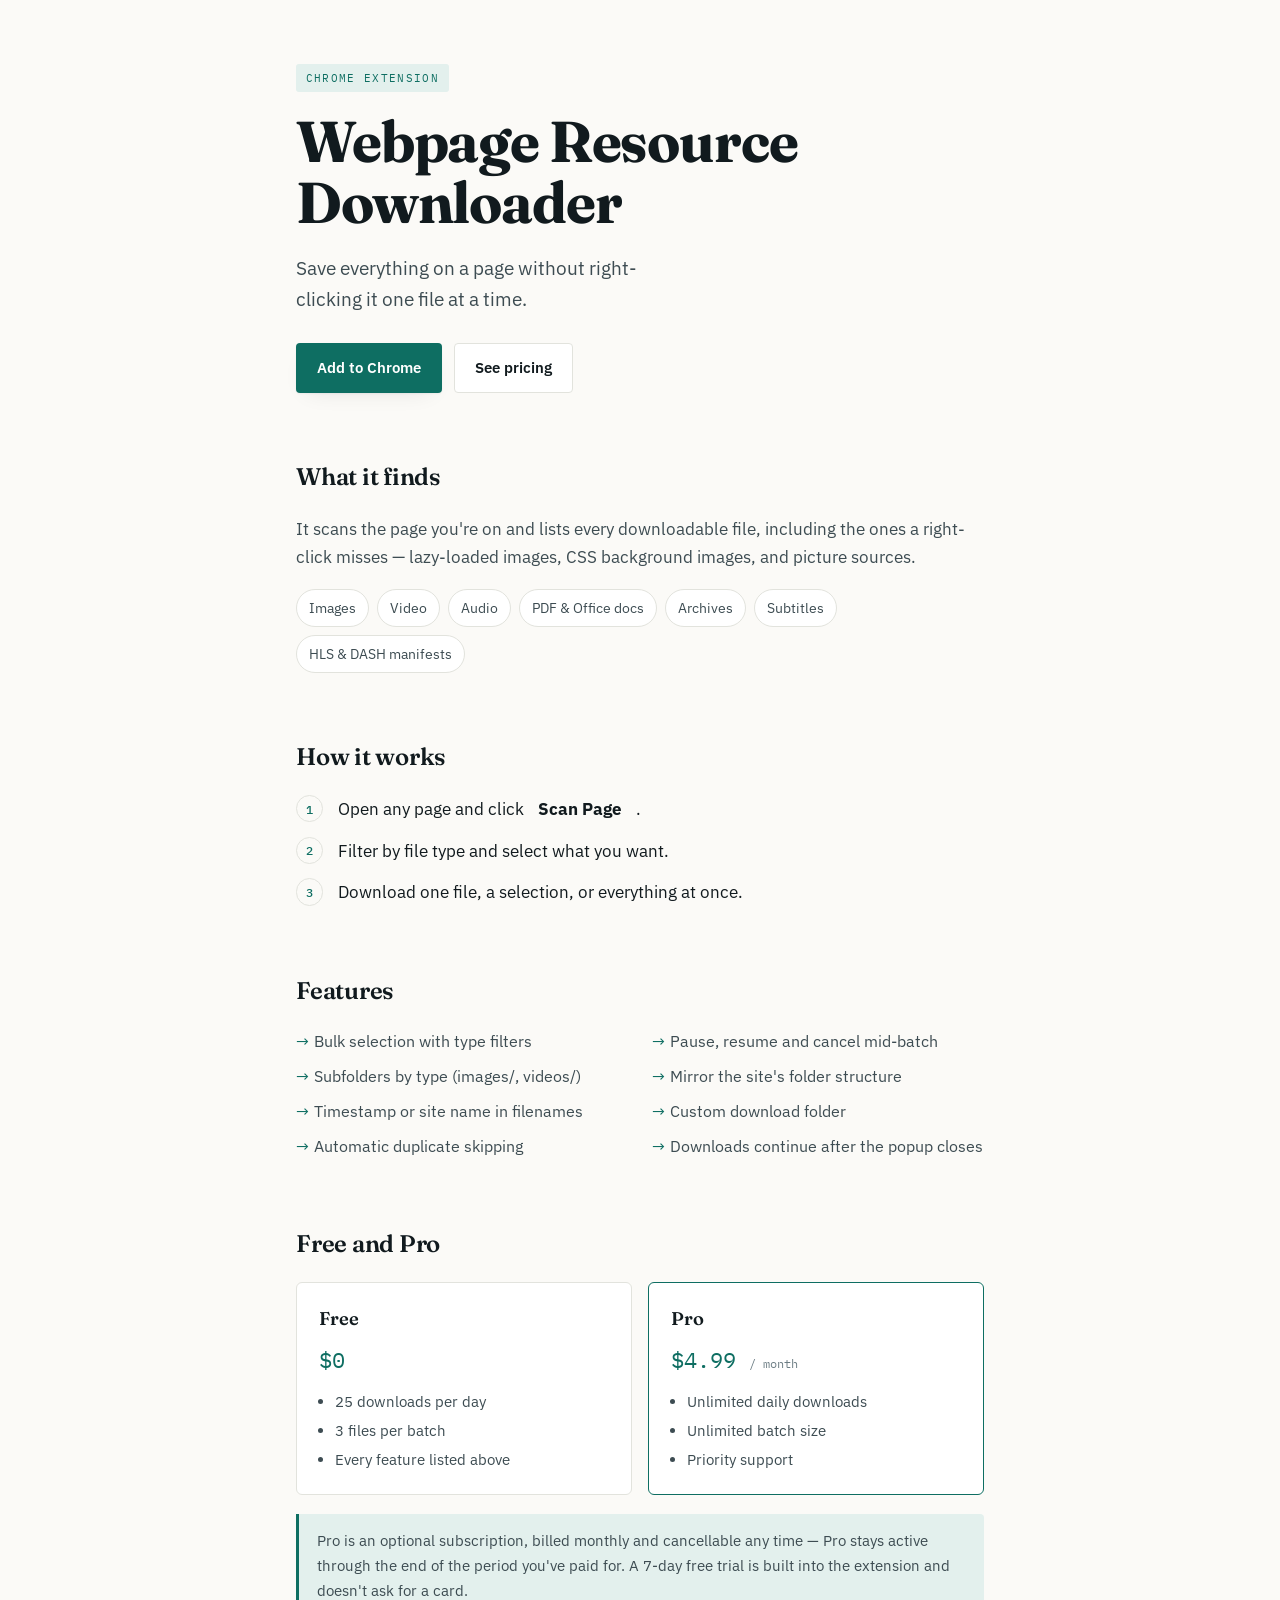
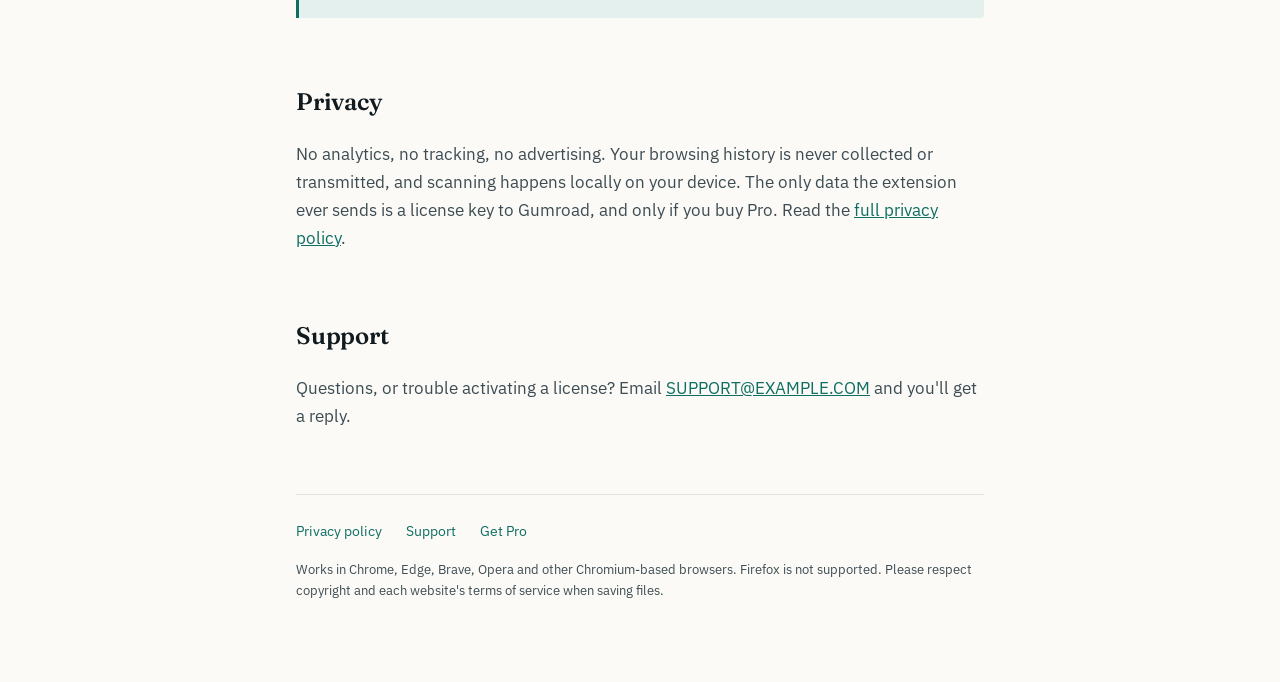
==== docs/index.html @ 4e1bc3c8 "make it ready for production" ====
<!doctype html>
<html lang="en">
<head>
<meta charset="utf-8">
<meta name="viewport" content="width=device-width, initial-scale=1">
<title>Webpage Resource Downloader</title>
<meta name="description" content="Scan any webpage and bulk-download its images, video, audio, documents and subtitles. A Chrome extension.">
<link rel="preconnect" href="https://fonts.googleapis.com">
<link rel="preconnect" href="https://fonts.gstatic.com" crossorigin>
<link rel="stylesheet" href="https://fonts.googleapis.com/css2?family=Fraunces:opsz,wght@9..144,400;9..144,600;9..144,700&family=IBM+Plex+Sans:wght@400;500;600&family=IBM+Plex+Mono:wght@400;500&display=swap">
<style>
  *, *::before, *::after { box-sizing: border-box; }
  html { -webkit-text-size-adjust: 100%; }

  :root {
    --ink:      #111A1E;
    --ink-soft: #3D4C52;
    --muted:    #6B7C83;
    --paper:    #FBFAF7;
    --card:     #FFFFFF;
    --rule:     #E2E3DD;
    --accent:   #0E6E62;
    --accent-soft: #E3F0ED;
    --shadow:   0 1px 2px rgba(17,26,30,.05), 0 8px 24px -12px rgba(17,26,30,.12);

    --display: 'Fraunces', Georgia, 'Times New Roman', serif;
    --body: 'IBM Plex Sans', system-ui, -apple-system, 'Segoe UI', sans-serif;
    --mono: 'IBM Plex Mono', ui-monospace, Menlo, monospace;
  }

  @media (prefers-color-scheme: dark) {
    :root {
      --ink:      #ECEFEC;
      --ink-soft: #BFC8C6;
      --muted:    #8A9A9B;
      --paper:    #0E1416;
      --card:     #161E21;
      --rule:     #263134;
      --accent:   #57BFAC;
      --accent-soft: #122C29;
      --shadow:   0 1px 2px rgba(0,0,0,.4), 0 8px 24px -12px rgba(0,0,0,.6);
    }
  }

  body {
    margin: 0;
    background: var(--paper);
    color: var(--ink);
    font-family: var(--body);
    font-size: 17px;
    line-height: 1.65;
    -webkit-font-smoothing: antialiased;
  }

  .wrap {
    max-width: 46rem;
    margin: 0 auto;
    padding: 4rem 1.5rem 5rem;
    display: flex;
    flex-direction: column;
    gap: 4rem;
  }

  /* hero */
  .hero { display: flex; flex-direction: column; gap: 1.25rem; }
  .badge {
    align-self: flex-start;
    font-family: var(--mono);
    font-size: .7rem;
    letter-spacing: .12em;
    text-transform: uppercase;
    color: var(--accent);
    background: var(--accent-soft);
    padding: .3rem .6rem;
    border-radius: 3px;
  }
  h1 {
    font-family: var(--display);
    font-weight: 700;
    font-size: clamp(2.3rem, 7vw, 3.6rem);
    line-height: 1.05;
    letter-spacing: -.02em;
    margin: 0;
    text-wrap: balance;
  }
  .pitch {
    font-size: 1.18rem;
    color: var(--ink-soft);
    margin: 0;
    max-width: 34ch;
  }

  .cta-row { display: flex; flex-wrap: wrap; gap: .75rem; margin-top: .5rem; }
  .btn {
    display: inline-block;
    font-weight: 600;
    font-size: .95rem;
    text-decoration: none;
    padding: .7rem 1.25rem;
    border-radius: 4px;
    border: 1px solid transparent;
    transition: transform .12s ease, box-shadow .12s ease;
  }
  .btn-primary { background: var(--accent); color: #fff; box-shadow: var(--shadow); }
  .btn-secondary { border-color: var(--rule); color: var(--ink); background: var(--card); }
  .btn:hover { transform: translateY(-1px); }
  .btn:focus-visible { outline: 2px solid var(--accent); outline-offset: 3px; }
  @media (prefers-reduced-motion: reduce) { .btn { transition: none; } .btn:hover { transform: none; } }

  /* sections */
  section { display: flex; flex-direction: column; gap: 1.15rem; }
  h2 {
    font-family: var(--display);
    font-weight: 600;
    font-size: 1.5rem;
    letter-spacing: -.01em;
    margin: 0;
  }
  p { margin: 0; color: var(--ink-soft); }

  /* chips */
  .chips { display: flex; flex-wrap: wrap; gap: .5rem; }
  .chip {
    font-size: .88rem;
    background: var(--card);
    border: 1px solid var(--rule);
    padding: .4rem .75rem;
    border-radius: 100px;
    color: var(--ink-soft);
  }

  /* steps */
  ol.steps { margin: 0; padding: 0; list-style: none; display: flex; flex-direction: column; gap: .85rem; counter-reset: s; }
  ol.steps li {
    counter-increment: s;
    display: flex;
    gap: .9rem;
    align-items: baseline;
  }
  ol.steps li::before {
    content: counter(s);
    font-family: var(--mono);
    font-size: .78rem;
    font-weight: 500;
    color: var(--accent);
    border: 1px solid var(--rule);
    border-radius: 100px;
    min-width: 1.7rem;
    height: 1.7rem;
    display: inline-flex;
    align-items: center;
    justify-content: center;
    flex: none;
    align-self: flex-start;
  }

  /* feature list */
  ul.feats { margin: 0; padding: 0; list-style: none; display: grid; grid-template-columns: repeat(auto-fit, minmax(15rem,1fr)); gap: .6rem 1.5rem; }
  ul.feats li { color: var(--ink-soft); padding-left: 1.1rem; position: relative; font-size: .97rem; }
  ul.feats li::before { content: "→"; position: absolute; left: 0; color: var(--accent); }

  /* pricing */
  .tiers { display: grid; grid-template-columns: repeat(auto-fit, minmax(14rem,1fr)); gap: 1rem; }
  .tier {
    background: var(--card);
    border: 1px solid var(--rule);
    border-radius: 6px;
    padding: 1.35rem;
    display: flex;
    flex-direction: column;
    gap: .5rem;
  }
  .tier.pro { border-color: var(--accent); }
  .tier h3 { font-family: var(--display); font-weight: 600; font-size: 1.15rem; margin: 0; }
  .tier .price { font-family: var(--mono); font-size: 1.35rem; color: var(--accent); }
  .tier .price small { font-size: .75rem; color: var(--muted); }
  .tier ul { margin: .25rem 0 0; padding-left: 1.05rem; display: flex; flex-direction: column; gap: .3rem; }
  .tier li { font-size: .92rem; color: var(--ink-soft); }

  .note {
    background: var(--accent-soft);
    border-left: 3px solid var(--accent);
    padding: .9rem 1.1rem;
    font-size: .95rem;
    color: var(--ink-soft);
    border-radius: 0 4px 4px 0;
  }

  a { color: var(--accent); }
  a:focus-visible { outline: 2px solid var(--accent); outline-offset: 2px; }

  footer {
    border-top: 1px solid var(--rule);
    padding-top: 1.5rem;
    display: flex;
    flex-wrap: wrap;
    gap: .5rem 1.5rem;
    font-size: .9rem;
    color: var(--muted);
  }
  footer a { text-decoration: none; }
  footer a:hover { text-decoration: underline; }
  .footer-legal { flex-basis: 100%; font-size: .82rem; margin-top: .5rem; }
</style>
</head>
<body>
<div class="wrap">

  <header class="hero">
    <span class="badge">Chrome Extension</span>
    <h1>Webpage Resource Downloader</h1>
    <p class="pitch">Save everything on a page without right-clicking it one file at a time.</p>
    <div class="cta-row">
      <!-- TODO: replace with your Chrome Web Store listing URL once it is live -->
      <a class="btn btn-primary" href="#">Add to Chrome</a>
      <a class="btn btn-secondary" href="#pricing">See pricing</a>
    </div>
  </header>

  <section>
    <h2>What it finds</h2>
    <p>It scans the page you're on and lists every downloadable file, including the ones a right-click misses — lazy-loaded images, CSS background images, and picture sources.</p>
    <div class="chips">
      <span class="chip">Images</span>
      <span class="chip">Video</span>
      <span class="chip">Audio</span>
      <span class="chip">PDF &amp; Office docs</span>
      <span class="chip">Archives</span>
      <span class="chip">Subtitles</span>
      <span class="chip">HLS &amp; DASH manifests</span>
    </div>
  </section>

  <section>
    <h2>How it works</h2>
    <ol class="steps">
      <li>Open any page and click <strong>Scan Page</strong>.</li>
      <li>Filter by file type and select what you want.</li>
      <li>Download one file, a selection, or everything at once.</li>
    </ol>
  </section>

  <section>
    <h2>Features</h2>
    <ul class="feats">
      <li>Bulk selection with type filters</li>
      <li>Pause, resume and cancel mid-batch</li>
      <li>Subfolders by type (images/, videos/)</li>
      <li>Mirror the site's folder structure</li>
      <li>Timestamp or site name in filenames</li>
      <li>Custom download folder</li>
      <li>Automatic duplicate skipping</li>
      <li>Downloads continue after the popup closes</li>
    </ul>
  </section>

  <section id="pricing">
    <h2>Free and Pro</h2>
    <div class="tiers">
      <div class="tier">
        <h3>Free</h3>
        <span class="price">$0</span>
        <ul>
          <li>25 downloads per day</li>
          <li>3 files per batch</li>
          <li>Every feature listed above</li>
        </ul>
      </div>
      <div class="tier pro">
        <h3>Pro</h3>
        <span class="price">$4.99 <small>/ month</small></span>
        <ul>
          <li>Unlimited daily downloads</li>
          <li>Unlimited batch size</li>
          <li>Priority support</li>
        </ul>
      </div>
    </div>
    <p class="note">Pro is an optional subscription, billed monthly and cancellable any time — Pro stays active through the end of the period you've paid for. A 7-day free trial is built into the extension and doesn't ask for a card.</p>
  </section>

  <section>
    <h2>Privacy</h2>
    <p>No analytics, no tracking, no advertising. Your browsing history is never collected or transmitted, and scanning happens locally on your device. The only data the extension ever sends is a license key to Gumroad, and only if you buy Pro. Read the <a href="privacy.html">full privacy policy</a>.</p>
  </section>

  <section>
    <h2>Support</h2>
    <!-- TODO: replace with your real support address -->
    <p>Questions, or trouble activating a license? Email <a href="mailto:SUPPORT@EXAMPLE.COM">SUPPORT@EXAMPLE.COM</a> and you'll get a reply.</p>
  </section>

  <footer>
    <a href="privacy.html">Privacy policy</a>
    <!-- TODO: replace with your real support address -->
    <a href="mailto:SUPPORT@EXAMPLE.COM">Support</a>
    <a href="https://bytewave64.gumroad.com/l/zlqqt">Get Pro</a>
    <p class="footer-legal">Works in Chrome, Edge, Brave, Opera and other Chromium-based browsers. Firefox is not supported. Please respect copyright and each website's terms of service when saving files.</p>
  </footer>

</div>
</body>
</html>
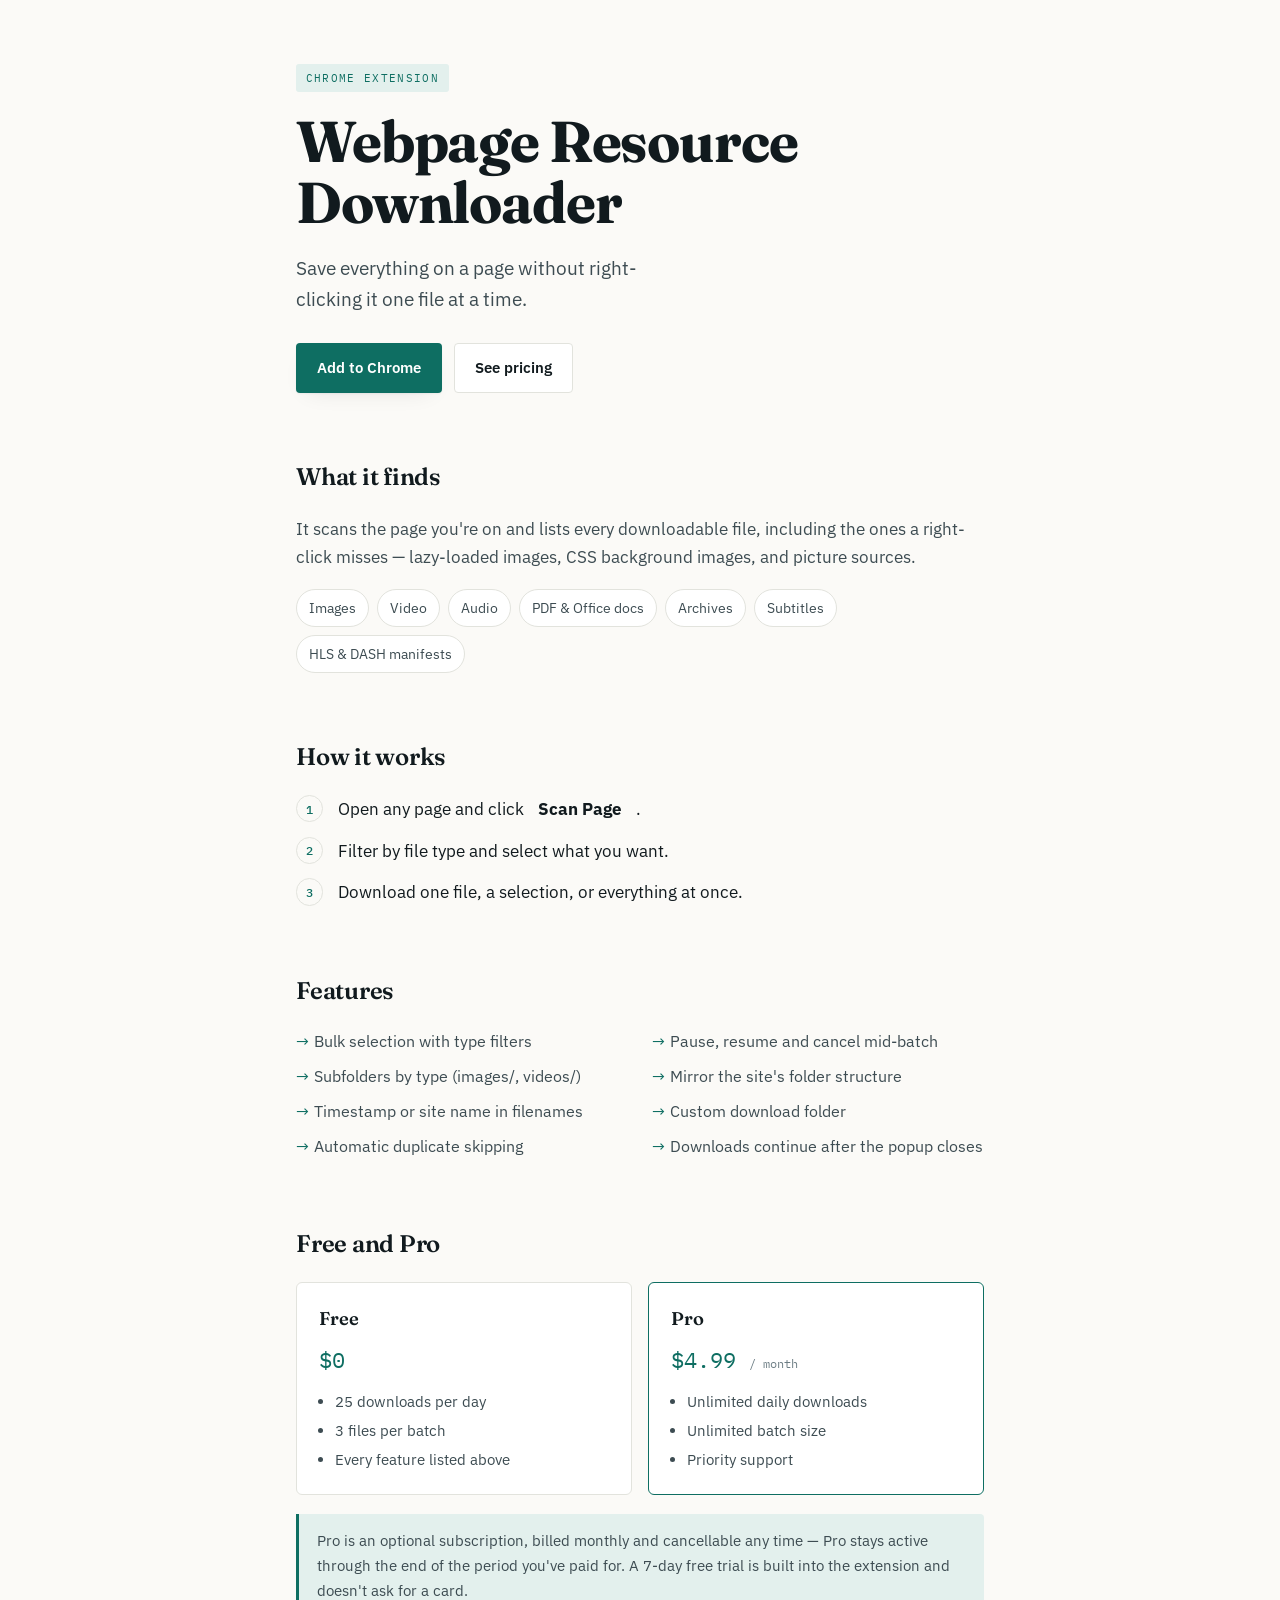
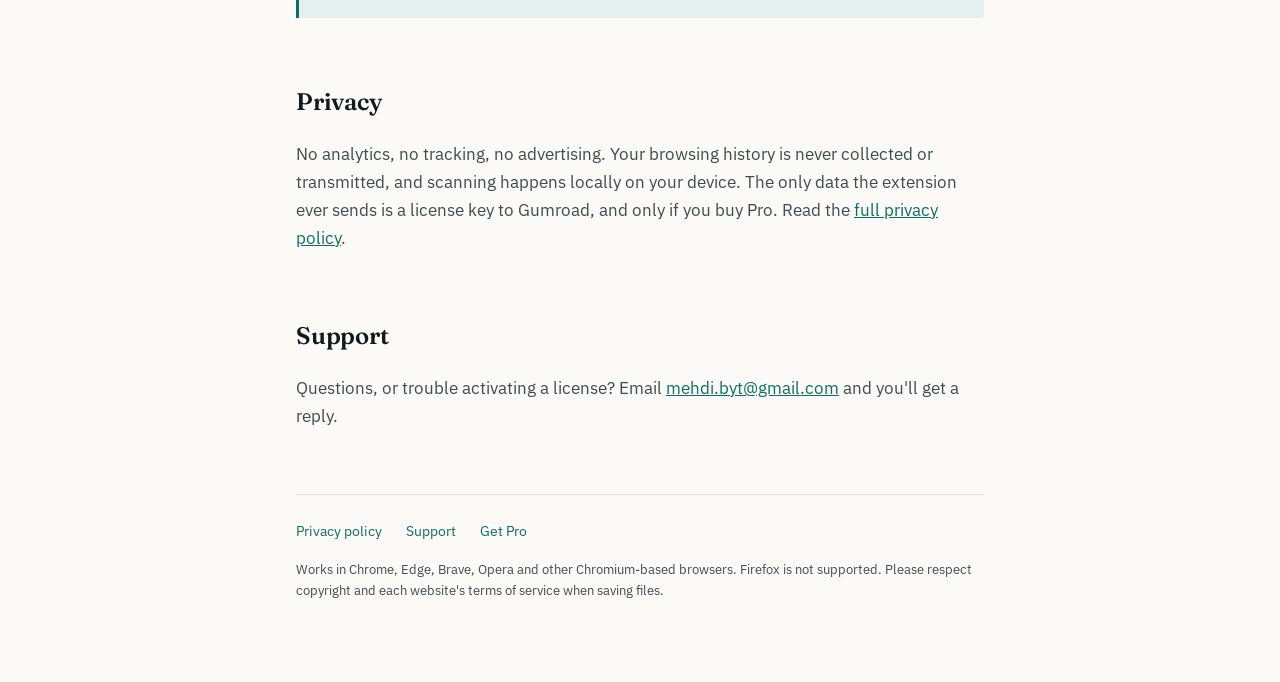
==== commit bed4788d: "Add support contact to landing page and privacy policy Fills in the support address on both docs pag" ====
--- a/docs/index.html
+++ b/docs/index.html
@@ -286,14 +286,12 @@
 
   <section>
     <h2>Support</h2>
-    <!-- TODO: replace with your real support address -->
-    <p>Questions, or trouble activating a license? Email <a href="mailto:SUPPORT@EXAMPLE.COM">SUPPORT@EXAMPLE.COM</a> and you'll get a reply.</p>
+    <p>Questions, or trouble activating a license? Email <a href="mailto:mehdi.byt@gmail.com">mehdi.byt@gmail.com</a> and you'll get a reply.</p>
   </section>
 
   <footer>
     <a href="privacy.html">Privacy policy</a>
-    <!-- TODO: replace with your real support address -->
-    <a href="mailto:SUPPORT@EXAMPLE.COM">Support</a>
+    <a href="mailto:mehdi.byt@gmail.com">Support</a>
     <a href="https://bytewave64.gumroad.com/l/zlqqt">Get Pro</a>
     <p class="footer-legal">Works in Chrome, Edge, Brave, Opera and other Chromium-based browsers. Firefox is not supported. Please respect copyright and each website's terms of service when saving files.</p>
   </footer>
